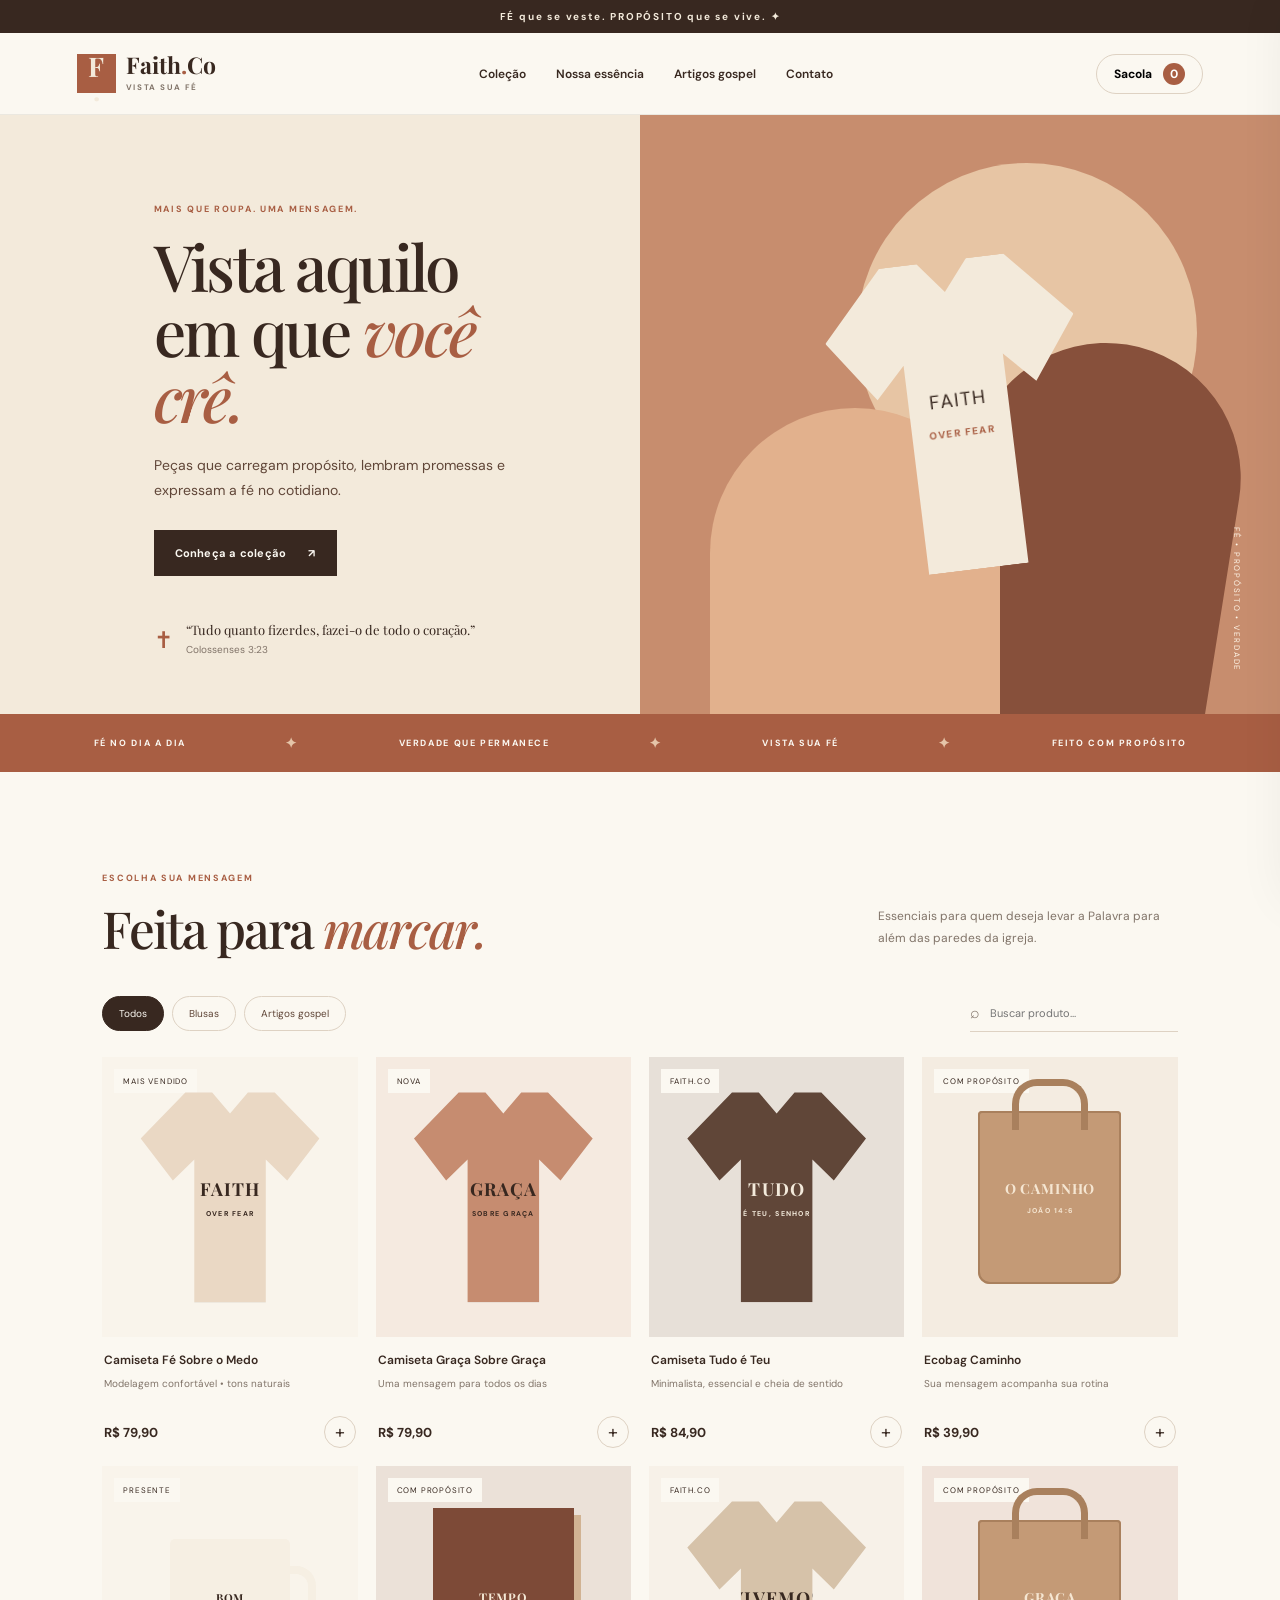
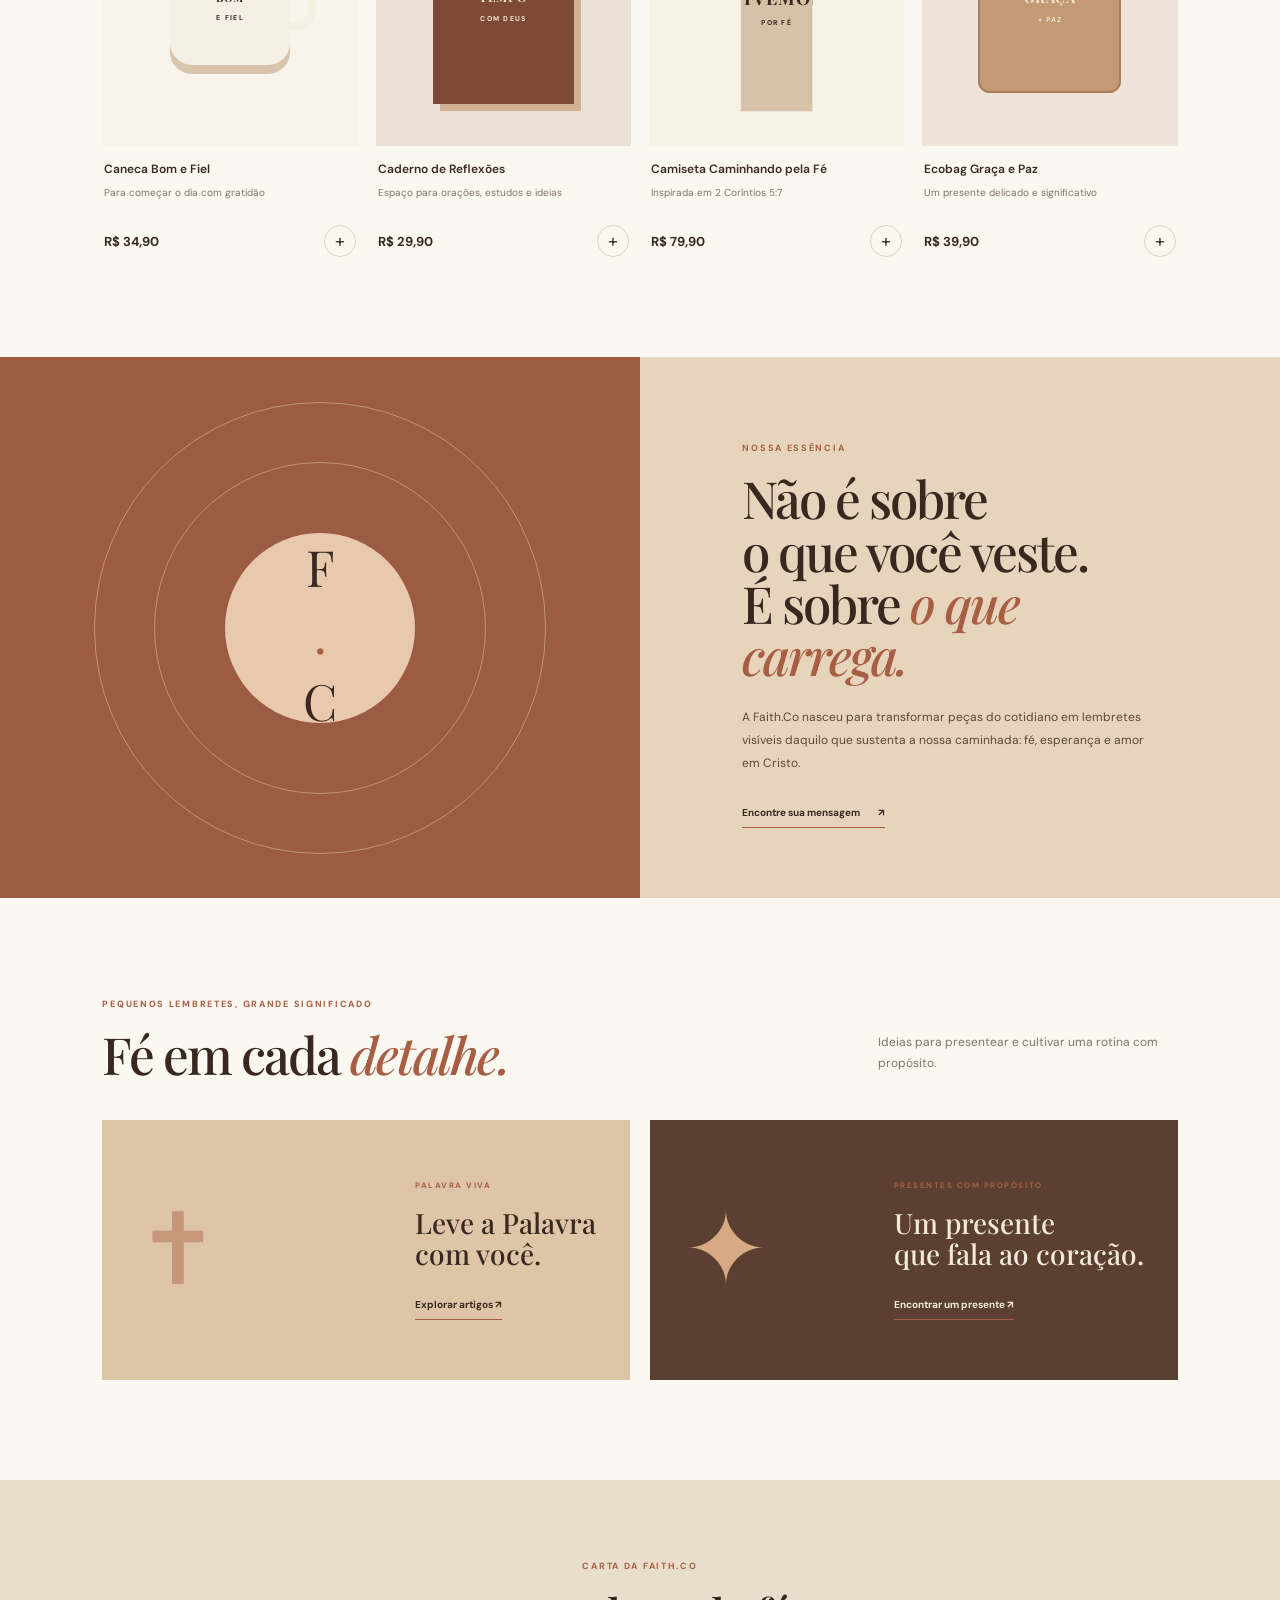
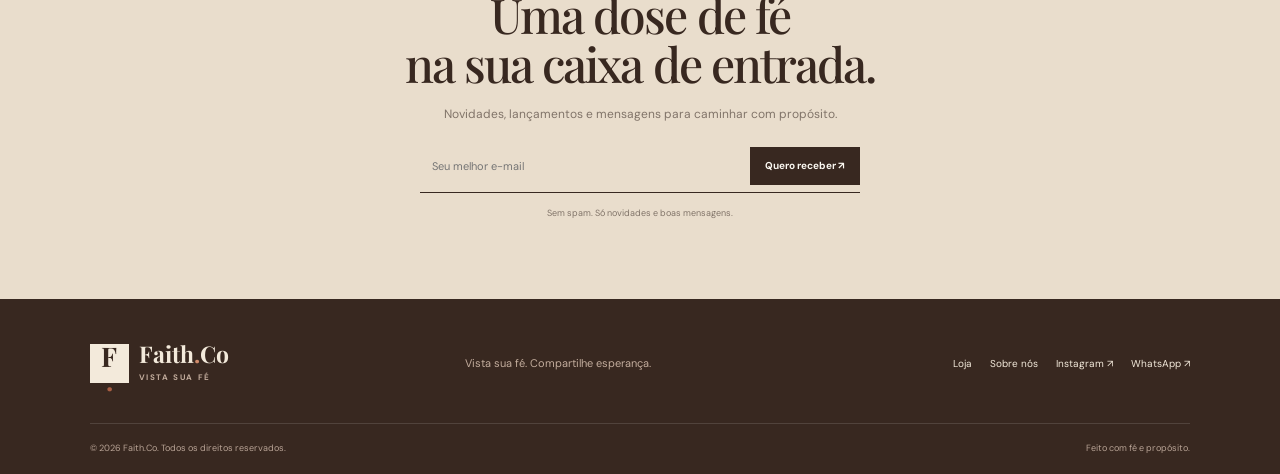
==== index.html @ c40db2fb "Add files via upload" ====
<!doctype html>
<html lang="pt-BR">
<head>
  <meta charset="utf-8">
  <meta name="viewport" content="width=device-width, initial-scale=1">
  <meta name="theme-color" content="#a85e43">
  <meta name="description" content="Faith.Co — roupas e artigos cristãos para vestir a fé todos os dias.">
  <title>Faith.Co — Vista sua fé</title>
  <link rel="preconnect" href="https://fonts.googleapis.com">
  <link rel="preconnect" href="https://fonts.gstatic.com" crossorigin>
  <link href="https://fonts.googleapis.com/css2?family=DM+Sans:wght@400;500;600;700&family=Playfair+Display:wght@500;600;700&display=swap" rel="stylesheet">
  <link rel="stylesheet" href="styles.css">
</head>
<body>
  <div class="announcement">FÉ que se veste. PROPÓSITO que se vive. ✦</div>
  <header class="site-header">
    <a class="brand" href="#" aria-label="Faith.Co página inicial"><span class="brand-mark">F<span>.</span></span><span>Faith<span class="brand-dot">.</span>Co<small>VISTA SUA FÉ</small></span></a>
    <button class="menu-toggle" id="menuToggle" aria-label="Abrir menu">☰</button>
    <nav id="mainNav" aria-label="Menu principal">
      <a href="#colecao">Coleção</a><a href="#manifesto">Nossa essência</a><a href="#artigos">Artigos gospel</a><a href="#contato">Contato</a>
    </nav>
    <button class="cart-button" id="openCart" aria-label="Abrir sacola">Sacola <span id="cartCount">0</span></button>
  </header>

  <main>
    <section class="hero">
      <div class="hero-copy">
        <p class="eyebrow">MAIS QUE ROUPA. UMA MENSAGEM.</p>
        <h1>Vista aquilo<br>em que <em>você crê.</em></h1>
        <p>Peças que carregam propósito, lembram promessas e expressam a fé no cotidiano.</p>
        <a class="button button-dark" href="#colecao">Conheça a coleção <span>↗</span></a>
        <div class="hero-note"><span class="little-cross">✝</span><span>“Tudo quanto fizerdes, fazei-o de todo o coração.”<small>Colossenses 3:23</small></span></div>
      </div>
      <div class="hero-art" aria-label="Composição abstrata em tons terrosos">
        <div class="sun"></div><div class="arch arch-back"></div><div class="arch arch-front"></div>
        <div class="shirt-shape"><span>FAITH<br><b>OVER FEAR</b></span></div>
        <div class="hero-stamp">FÉ • PROPÓSITO • VERDADE</div>
      </div>
    </section>

    <section class="ticker" aria-label="Valores da marca"><span>FÉ NO DIA A DIA</span><b>✦</b><span>VERDADE QUE PERMANECE</span><b>✦</b><span>VISTA SUA FÉ</span><b>✦</b><span>FEITO COM PROPÓSITO</span></section>

    <section class="section collection" id="colecao">
      <div class="section-heading"><div><p class="eyebrow">ESCOLHA SUA MENSAGEM</p><h2>Feita para <em>marcar.</em></h2></div><p>Essenciais para quem deseja levar a Palavra para além das paredes da igreja.</p></div>
      <div class="shop-tools">
        <div class="filters" role="group" aria-label="Filtrar produtos">
          <button class="filter active" data-filter="todos">Todos</button><button class="filter" data-filter="blusas">Blusas</button><button class="filter" data-filter="acessorios">Artigos gospel</button>
        </div>
        <label class="search-wrap"><span>⌕</span><input id="searchInput" type="search" placeholder="Buscar produto..." aria-label="Buscar produto"></label>
      </div>
      <div class="product-grid" id="productGrid"></div>
    </section>

    <section class="manifesto" id="manifesto">
      <div class="manifesto-shape"><div class="manifesto-circle">F<span>.</span>C</div></div>
      <div class="manifesto-copy"><p class="eyebrow">NOSSA ESSÊNCIA</p><h2>Não é sobre<br>o que você veste.<br>É sobre <em>o que carrega.</em></h2><p>A Faith.Co nasceu para transformar peças do cotidiano em lembretes visíveis daquilo que sustenta a nossa caminhada: fé, esperança e amor em Cristo.</p><a href="#artigos" class="text-link">Encontre sua mensagem <span>↗</span></a></div>
    </section>

    <section class="section articles" id="artigos">
      <div class="section-heading"><div><p class="eyebrow">PEQUENOS LEMBRETES, GRANDE SIGNIFICADO</p><h2>Fé em cada <em>detalhe.</em></h2></div><p>Ideias para presentear e cultivar uma rotina com propósito.</p></div>
      <div class="article-cards">
        <article class="article-card card-bible"><div class="line-art">✝</div><div><p class="eyebrow">PALAVRA VIVA</p><h3>Leve a Palavra<br>com você.</h3><a href="#colecao" class="text-link">Explorar artigos ↗</a></div></article>
        <article class="article-card card-gift"><div class="gift-shape">✦</div><div><p class="eyebrow">PRESENTES COM PROPÓSITO</p><h3>Um presente<br>que fala ao coração.</h3><a href="#colecao" class="text-link">Encontrar um presente ↗</a></div></article>
      </div>
    </section>

    <section class="newsletter">
      <p class="eyebrow">CARTA DA FAITH.CO</p><h2>Uma dose de fé<br>na sua caixa de entrada.</h2><p>Novidades, lançamentos e mensagens para caminhar com propósito.</p>
      <form id="newsletterForm"><input type="email" id="newsletterEmail" placeholder="Seu melhor e-mail" required aria-label="Seu e-mail"><button type="submit">Quero receber ↗</button></form>
      <small id="newsletterMessage">Sem spam. Só novidades e boas mensagens.</small>
    </section>
  </main>

  <footer id="contato">
    <div class="footer-main"><a class="brand footer-brand" href="#"><span class="brand-mark">F<span>.</span></span><span>Faith<span class="brand-dot">.</span>Co<small>VISTA SUA FÉ</small></span></a><p>Vista sua fé. Compartilhe esperança.</p><div class="footer-links"><a href="#colecao">Loja</a><a href="#manifesto">Sobre nós</a><a href="https://instagram.com/" target="_blank" rel="noreferrer">Instagram ↗</a><a href="#" id="whatsFooter">WhatsApp ↗</a></div></div>
    <div class="footer-bottom"><span>© <span id="year"></span> Faith.Co. Todos os direitos reservados.</span><span>Feito com fé e propósito.</span></div>
  </footer>

  <div class="cart-overlay" id="cartOverlay" hidden></div>
  <aside class="cart-panel" id="cartPanel" aria-label="Sua sacola" aria-hidden="true">
    <div class="cart-head"><div><p class="eyebrow">SEU CARRINHO</p><h2>Sacola <span id="cartCountPanel">(0)</span></h2></div><button id="closeCart" aria-label="Fechar sacola" class="close-button">×</button></div>
    <div id="cartItems" class="cart-items"></div>
    <div class="cart-bottom"><div class="subtotal"><span>Subtotal</span><strong id="cartSubtotal">R$ 0,00</strong></div><p>Frete e prazo serão combinados no atendimento.</p><button class="button button-dark checkout-button" id="checkoutButton">Finalizar pelo WhatsApp ↗</button><small>O pedido só será confirmado após atendimento.</small></div>
  </aside>
  <div class="toast" id="toast" role="status" aria-live="polite"></div>
  <script src="script.js"></script>
</body>
</html>
---- styles.css ----
:root{--terra:#a85e43;--terra-dark:#87472f;--brown:#382820;--brown-soft:#604638;--beige:#f3eadb;--cream:#fbf8f1;--sand:#dfc9ad;--white:#fffdf9;--line:#ded2c3;--muted:#817469}
*{box-sizing:border-box}html{scroll-behavior:smooth;scroll-padding-top:90px}body{margin:0;background:var(--cream);color:var(--brown);font-family:"DM Sans",sans-serif}a{color:inherit;text-decoration:none}button,input{font:inherit}button{cursor:pointer}.announcement{background:var(--brown);color:var(--beige);text-align:center;padding:10px 16px;font-size:10px;letter-spacing:.18em;font-weight:700}.site-header{height:82px;padding:0 6vw;display:flex;align-items:center;justify-content:space-between;background:var(--cream);position:sticky;top:0;z-index:10;border-bottom:1px solid rgba(56,40,32,.08)}.brand{display:flex;gap:10px;align-items:center;font-family:"Playfair Display",serif;font-size:23px;font-weight:700;line-height:.9}.brand-mark{width:39px;height:39px;background:var(--terra);color:var(--beige);display:grid;place-items:center;font-family:"Playfair Display",serif;font-size:27px}.brand-mark span,.brand-dot{color:var(--terra)}.brand-mark span{color:#f3eadb}.brand small{display:block;font:700 8px "DM Sans",sans-serif;letter-spacing:.2em;margin-top:7px;color:var(--muted)}nav{display:flex;gap:30px;font-size:12px;font-weight:600}nav a:hover,.footer-links a:hover{color:var(--terra)}.cart-button{background:none;border:1px solid var(--line);border-radius:30px;padding:11px 17px;font-size:12px;font-weight:700}.cart-button span{background:var(--terra);color:white;border-radius:50%;padding:3px 7px;margin-left:8px}.menu-toggle{display:none;background:none;border:0;font-size:22px}.hero{display:grid;grid-template-columns:1fr 1fr;min-height:590px;background:var(--beige)}.hero-copy{padding:88px 8vw 58px 12vw;display:flex;align-items:flex-start;flex-direction:column;justify-content:center}.eyebrow{font-size:9px;letter-spacing:.19em;font-weight:700;color:var(--terra);margin:0 0 18px}.hero h1,.section h2,.manifesto h2,.newsletter h2{font-family:"Playfair Display",serif;font-size:clamp(42px,5vw,68px);line-height:1.02;letter-spacing:-.04em;font-weight:500;margin:0}.hero h1 em,.section h2 em,.manifesto h2 em{color:var(--terra);font-weight:500}.hero-copy>p:not(.eyebrow){max-width:390px;font-size:14px;line-height:1.8;color:var(--brown-soft);margin:24px 0 27px}.button{display:inline-flex;align-items:center;justify-content:center;gap:22px;padding:16px 21px;border:0;font-size:11px;font-weight:700;letter-spacing:.02em}.button-dark{background:var(--brown);color:var(--cream)}.button-dark:hover{background:var(--terra-dark)}.hero-note{display:flex;align-items:center;gap:13px;margin-top:45px;font-family:"Playfair Display",serif;font-size:13px}.little-cross{font-size:23px;color:var(--terra)}.hero-note small{display:block;font:10px "DM Sans",sans-serif;color:var(--muted);margin-top:5px}.hero-art{position:relative;overflow:hidden;min-height:500px;background:#c78d6e;display:flex;align-items:center;justify-content:center}.sun{position:absolute;width:340px;height:340px;border-radius:50%;background:#e7c5a4;top:8%;right:13%}.arch{position:absolute;width:270px;height:420px;border-radius:150px 150px 0 0}.arch-back{background:#87503b;right:8%;bottom:-8%;transform:rotate(9deg)}.arch-front{background:#e2b18d;left:11%;bottom:-14%;width:290px;height:390px}.shirt-shape{z-index:1;width:250px;height:310px;background:#f3eadb;clip-path:polygon(25% 0,40% 0,50% 10%,60% 0,75% 0,100% 22%,82% 42%,70% 32%,70% 100%,30% 100%,30% 32%,18% 42%,0 22%);display:grid;place-items:center;text-align:center;filter:drop-shadow(0 18px 18px #5e392b30);transform:rotate(-7deg)}.shirt-shape span{font-size:19px;letter-spacing:.08em;color:var(--brown);line-height:1.6}.shirt-shape b{font-size:10px;letter-spacing:.14em;color:var(--terra)}.hero-stamp{position:absolute;right:6%;bottom:7%;font-size:8px;letter-spacing:.22em;color:#fff6e8;writing-mode:vertical-rl}.ticker{display:flex;justify-content:space-evenly;align-items:center;gap:16px;padding:20px 10px;background:var(--terra);color:var(--cream);font-size:9px;letter-spacing:.18em;font-weight:700;flex-wrap:wrap}.ticker b{font-size:14px;color:#e5c5a9}.section{padding:100px 8vw}.section-heading{display:flex;align-items:end;justify-content:space-between;gap:35px;margin-bottom:40px}.section h2{font-size:clamp(36px,4vw,52px)}.section-heading>p{max-width:300px;color:var(--muted);font-size:12px;line-height:1.8;margin:0 0 5px}.shop-tools{display:flex;align-items:center;justify-content:space-between;gap:20px;margin-bottom:25px}.filters{display:flex;gap:8px;flex-wrap:wrap}.filter{border:1px solid var(--line);background:transparent;color:var(--brown-soft);padding:10px 16px;border-radius:30px;font-size:10px}.filter.active,.filter:hover{background:var(--brown);border-color:var(--brown);color:var(--cream)}.search-wrap{display:flex;align-items:center;gap:8px;border-bottom:1px solid var(--line);padding:8px 0;color:var(--muted)}.search-wrap input{border:0;background:transparent;outline:0;width:190px;font-size:11px;color:var(--brown)}.product-grid{display:grid;grid-template-columns:repeat(4,minmax(0,1fr));gap:18px}.product-card{min-width:0}.product-image{height:280px;position:relative;overflow:hidden;display:grid;place-items:center;background:var(--beige)}.product-image .product-art{width:70%;height:75%;display:grid;place-items:center;position:relative;transition:transform .35s}.product-card:hover .product-art{transform:translateY(-5px) rotate(-2deg)}.product-art.shirt{background:#f9f2e7;clip-path:polygon(25% 0,40% 0,50% 10%,60% 0,75% 0,100% 22%,82% 42%,70% 32%,70% 100%,30% 100%,30% 32%,18% 42%,0 22%);filter:drop-shadow(0 12px 10px #49372a25)}.product-art.tote{width:56%;height:62%;background:#c49a76;border-radius:4px 4px 12px 12px;box-shadow:inset 0 0 0 2px #a9805d}.product-art.tote:before{content:"";position:absolute;width:43%;height:25%;border:7px solid #a9805d;border-bottom:0;border-radius:25px 25px 0 0;top:-18%}.product-art.mug{width:47%;height:48%;border-radius:5px 5px 22px 22px;background:#f6efe3;box-shadow:inset 0 -9px #d8c4ad}.product-art.mug:after{content:"";position:absolute;width:27%;height:36%;right:-22%;top:20%;border:8px solid #f6efe3;border-radius:0 20px 20px 0}.product-art.book{width:55%;height:70%;background:#7d4a37;box-shadow:7px 7px 0 #d1b393;color:#f4e8d5}.product-art span{font-family:"Playfair Display",serif;text-align:center;font-size:clamp(12px,1.4vw,18px);font-weight:700;line-height:1.3;letter-spacing:.06em;padding:8px}.product-art span small{display:block;font:700 7px "DM Sans",sans-serif;letter-spacing:.18em;margin-top:8px}.product-art.mug span{font-size:11px}.product-art.tote span{font-size:14px;color:#f5e6d2}.product-art.book span{font-size:12px}.product-label{position:absolute;top:12px;left:12px;background:var(--cream);font-size:8px;padding:7px 9px;letter-spacing:.1em}.product-info{padding:15px 2px 0}.product-info h3{font-size:12px;margin:0 0 8px;font-weight:600}.product-info .description{font-size:10px;color:var(--muted);line-height:1.5;margin:0 0 10px;min-height:30px}.price-row{display:flex;align-items:center;justify-content:space-between;gap:10px}.price{font-size:13px;font-weight:700}.add-button{border:1px solid var(--line);background:transparent;color:var(--brown);width:32px;height:32px;border-radius:50%;font-size:18px}.add-button:hover{background:var(--terra);color:white;border-color:var(--terra)}.empty-results{grid-column:1/-1;text-align:center;padding:60px 0;color:var(--muted)}.manifesto{display:grid;grid-template-columns:1fr 1fr;min-height:520px;background:#e7d4bd}.manifesto-shape{position:relative;overflow:hidden;background:#9b5c43;display:grid;place-items:center}.manifesto-shape:before,.manifesto-shape:after{content:"";position:absolute;border:1px solid #e8c9ad80;border-radius:50%;width:450px;height:450px}.manifesto-shape:after{width:330px;height:330px}.manifesto-circle{width:190px;height:190px;border-radius:50%;background:#e8c9ad;display:grid;place-items:center;font:50px "Playfair Display",serif;color:var(--brown);z-index:1}.manifesto-circle span{color:var(--terra)}.manifesto-copy{padding:85px 10vw 70px 8vw;align-self:center}.manifesto h2{font-size:clamp(37px,4vw,52px)}.manifesto-copy>p:not(.eyebrow){font-size:12px;line-height:1.9;color:var(--brown-soft);max-width:420px;margin:25px 0}.text-link{display:inline-flex;gap:18px;align-items:center;font-size:10px;font-weight:700;border-bottom:1px solid var(--terra);padding-bottom:8px}.articles{background:var(--cream)}.article-cards{display:grid;grid-template-columns:1fr 1fr;gap:20px}.article-card{min-height:260px;padding:34px;display:flex;align-items:center;justify-content:space-between;overflow:hidden;position:relative}.card-bible{background:#dfc5a8}.card-gift{background:#5b4032;color:var(--beige)}.article-card .eyebrow{font-size:8px}.article-card h3{font:500 28px/1.1 "Playfair Display",serif;margin:0 0 22px}.article-card .text-link{border-color:var(--terra)}.line-art{font-size:100px;color:#a85e4370;align-self:center;padding-right:15px}.gift-shape{font-size:100px;color:#d8a985;align-self:center}.newsletter{text-align:center;padding:80px 20px;background:#e9ddcc}.newsletter h2{font-size:clamp(35px,4vw,48px)}.newsletter>p:not(.eyebrow){font-size:12px;color:var(--muted);margin:18px 0 25px}.newsletter form{display:flex;max-width:440px;margin:0 auto;border-bottom:1px solid var(--brown);padding-bottom:7px}.newsletter input{flex:1;min-width:0;border:0;background:transparent;outline:0;font-size:11px;padding:12px;color:var(--brown)}.newsletter form button{border:0;background:var(--brown);color:var(--cream);font-size:10px;font-weight:700;padding:12px 15px}.newsletter>small{display:block;color:var(--muted);font-size:9px;margin-top:14px}footer{background:var(--brown);color:var(--beige);padding:45px 7vw 20px}.footer-main{display:grid;grid-template-columns:1fr 1fr 1fr;align-items:center;gap:25px;padding-bottom:40px}.footer-brand{justify-self:start}.footer-brand .brand-mark{background:var(--beige);color:var(--brown)}.footer-brand .brand-mark span{color:var(--terra)}.footer-brand .brand-dot{color:#d08b6b}.footer-brand small{color:#c3ad9d}.footer-main>p{font-size:11px;color:#c3ad9d}.footer-links{display:flex;gap:18px;justify-content:flex-end;flex-wrap:wrap;font-size:10px}.footer-bottom{border-top:1px solid #ffffff20;padding-top:18px;display:flex;justify-content:space-between;gap:20px;color:#b8a395;font-size:9px}.cart-overlay{position:fixed;inset:0;background:#1f1712a8;z-index:20}.cart-panel{position:fixed;right:0;top:0;height:100dvh;width:min(440px,100%);background:var(--cream);z-index:21;padding:28px;display:flex;flex-direction:column;transform:translateX(105%);transition:transform .3s ease;box-shadow:-15px 0 50px #0001}.cart-panel.open{transform:translateX(0)}.cart-head{display:flex;justify-content:space-between;align-items:center;border-bottom:1px solid var(--line);padding-bottom:18px}.cart-head .eyebrow{margin-bottom:7px}.cart-head h2{font:500 30px "Playfair Display",serif;margin:0}.cart-head h2 span{font:11px "DM Sans",sans-serif;color:var(--muted)}.close-button{border:0;background:none;font-size:30px;color:var(--brown)}.cart-items{overflow:auto;flex:1;padding:14px 0}.cart-item{display:grid;grid-template-columns:64px 1fr auto;gap:12px;padding:14px 0;border-bottom:1px solid var(--line);align-items:center}.cart-thumb{height:70px;background:var(--beige);display:grid;place-items:center;font:700 10px "Playfair Display",serif;color:var(--terra);text-align:center}.cart-item h4{margin:0 0 6px;font-size:11px}.cart-item p{margin:0;color:var(--muted);font-size:10px}.qty-controls{display:flex;gap:9px;align-items:center;margin-top:9px}.qty-controls button{width:22px;height:22px;border:1px solid var(--line);background:transparent;border-radius:50%}.remove-item{border:0;background:none;color:var(--terra);font-size:10px;padding:5px}.cart-bottom{padding-top:18px;border-top:1px solid var(--line)}.subtotal{display:flex;justify-content:space-between;font-size:13px}.cart-bottom>p,.cart-bottom>small{font-size:10px;color:var(--muted);line-height:1.5}.checkout-button{width:100%;margin:10px 0}.cart-bottom>small{display:block;text-align:center}.toast{position:fixed;bottom:22px;left:50%;transform:translate(-50%,20px);background:var(--brown);color:var(--cream);padding:12px 18px;font-size:11px;z-index:30;opacity:0;pointer-events:none;transition:.25s}.toast.show{opacity:1;transform:translate(-50%,0)}[hidden]{display:none!important}
@media(max-width:900px){.site-header{padding:0 4vw}.hero-copy{padding:65px 6vw}.product-grid{grid-template-columns:repeat(2,minmax(0,1fr))}.product-image{height:300px}.section{padding:75px 6vw}.manifesto-copy{padding:60px 6vw}.footer-main{grid-template-columns:1fr 1fr}.footer-links{grid-column:1/-1;justify-content:flex-start}.hero-art{min-height:470px}}
@media(max-width:620px){.announcement{font-size:8px}.site-header{height:70px}.brand{font-size:20px}.brand-mark{width:34px;height:34px}.menu-toggle{display:block;margin-left:auto;margin-right:15px}nav{display:none;position:absolute;top:70px;left:0;right:0;background:var(--cream);padding:22px 6vw;flex-direction:column;gap:20px;border-bottom:1px solid var(--line)}nav.open{display:flex}.cart-button{padding:9px 12px;font-size:10px}.hero{grid-template-columns:1fr}.hero-copy{padding:65px 8vw 45px}.hero h1{font-size:55px}.hero-art{min-height:400px}.sun{width:280px;height:280px}.shirt-shape{width:220px;height:275px}.ticker{font-size:8px;gap:10px}.section{padding:65px 6vw}.section-heading{display:block}.section-heading>p{margin-top:18px}.shop-tools{align-items:flex-start;flex-direction:column}.search-wrap,.search-wrap input{width:100%}.product-grid{gap:22px 12px}.product-image{height:220px}.product-info h3{line-height:1.4}.product-info .description{min-height:42px}.product-art span{font-size:12px}.manifesto{grid-template-columns:1fr}.manifesto-shape{min-height:280px}.manifesto-shape:before{width:300px;height:300px}.manifesto-shape:after{width:220px;height:220px}.manifesto-circle{width:130px;height:130px;font-size:38px}.manifesto-copy{padding:55px 8vw}.article-cards{grid-template-columns:1fr}.article-card{min-height:230px;padding:25px}.article-card h3{font-size:25px}.line-art,.gift-shape{font-size:75px}.newsletter{padding:65px 7vw}.newsletter form{flex-direction:column;border:0;gap:8px}.newsletter input{border-bottom:1px solid var(--brown);padding:14px}.newsletter form button{padding:15px}.footer-main{grid-template-columns:1fr;gap:18px}.footer-links{grid-column:auto;justify-content:flex-start}.footer-bottom{flex-direction:column;gap:8px}.cart-panel{padding:22px}.product-image .product-art{width:73%;height:73%}}
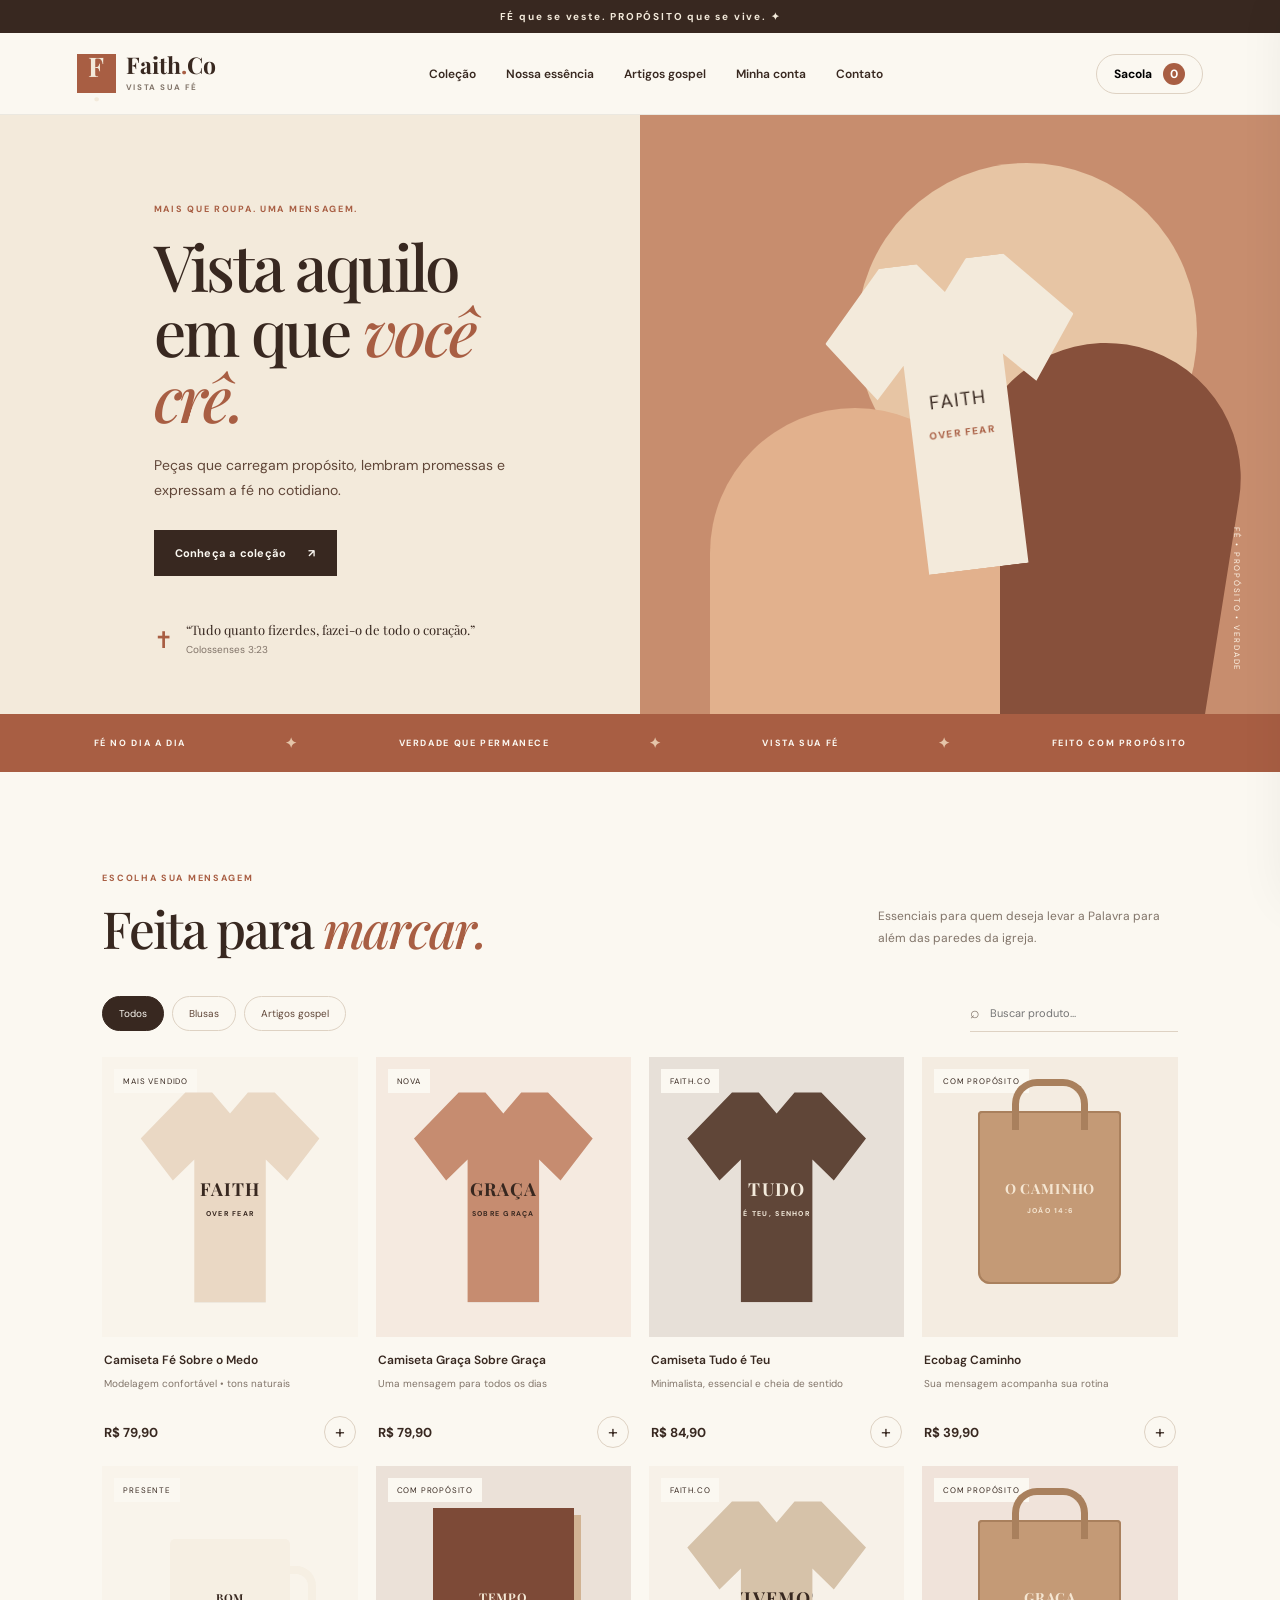
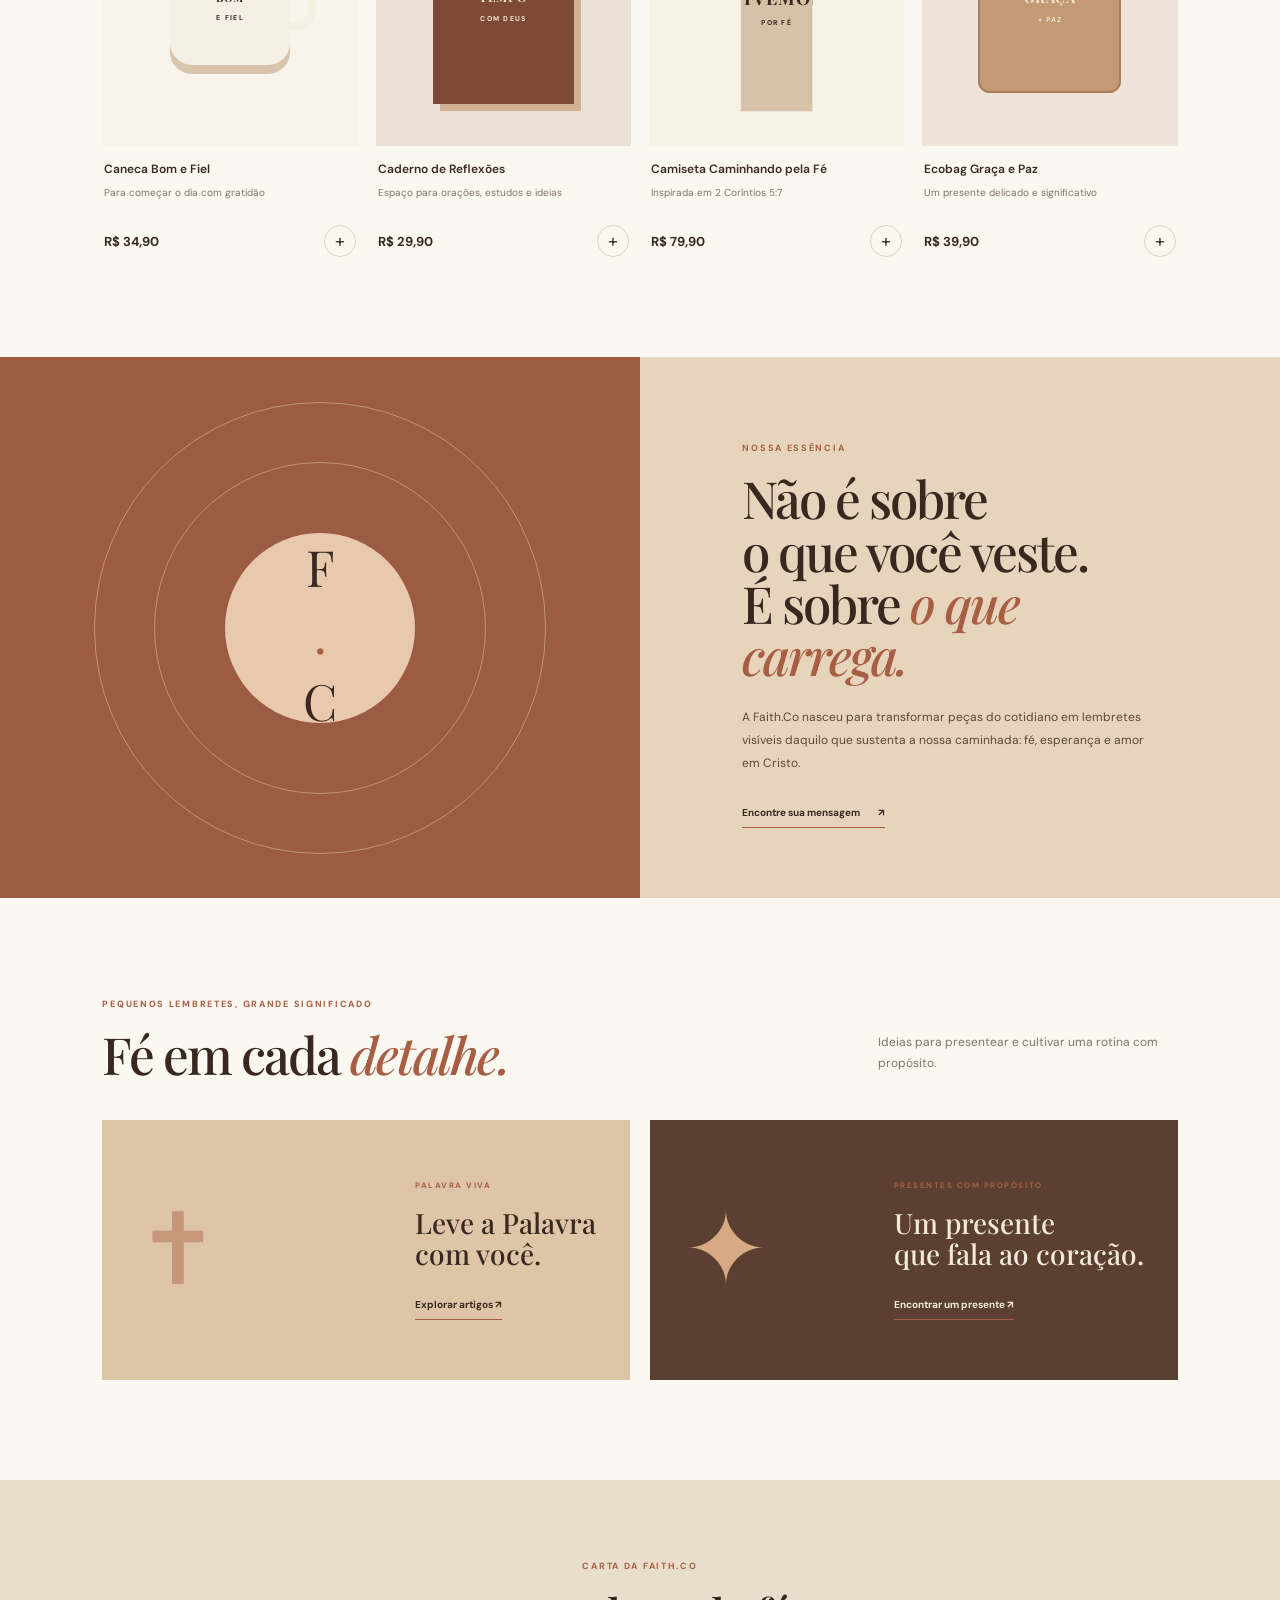
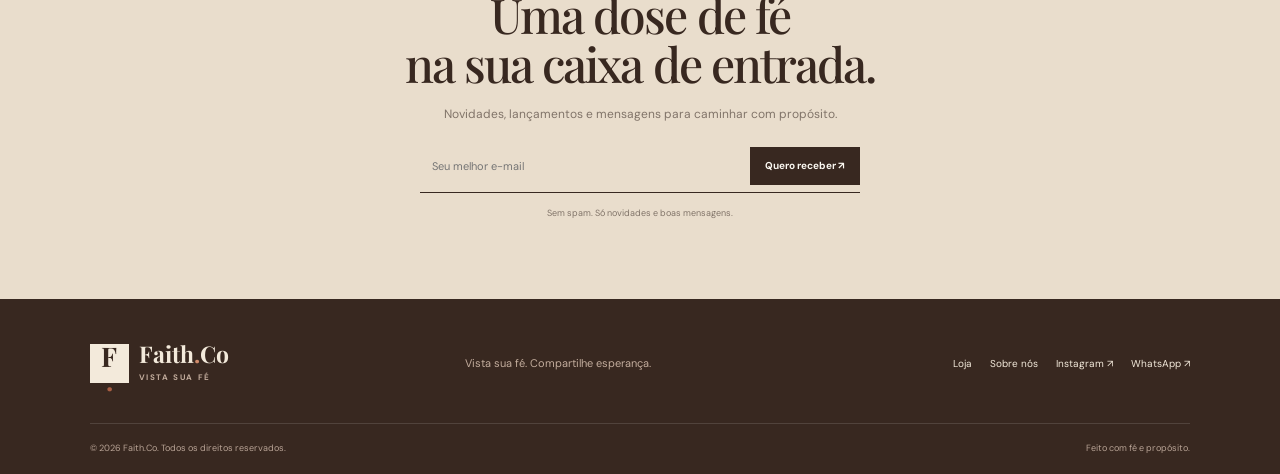
==== commit 5f066d19: "Update index.html" ====
--- a/index.html
+++ b/index.html
@@ -17,8 +17,12 @@
     <a class="brand" href="#" aria-label="Faith.Co página inicial"><span class="brand-mark">F<span>.</span></span><span>Faith<span class="brand-dot">.</span>Co<small>VISTA SUA FÉ</small></span></a>
     <button class="menu-toggle" id="menuToggle" aria-label="Abrir menu">☰</button>
     <nav id="mainNav" aria-label="Menu principal">
-      <a href="#colecao">Coleção</a><a href="#manifesto">Nossa essência</a><a href="#artigos">Artigos gospel</a><a href="#contato">Contato</a>
-    </nav>
+  <a href="#colecao">Coleção</a>
+  <a href="#manifesto">Nossa essência</a>
+  <a href="#artigos">Artigos gospel</a>
+  <a href="conta.html">Minha conta</a>
+  <a href="#contato">Contato</a>
+</nav>
     <button class="cart-button" id="openCart" aria-label="Abrir sacola">Sacola <span id="cartCount">0</span></button>
   </header>
 
@@ -85,4 +89,4 @@
   <div class="toast" id="toast" role="status" aria-live="polite"></div>
   <script src="script.js"></script>
 </body>
-</html>+</html>
